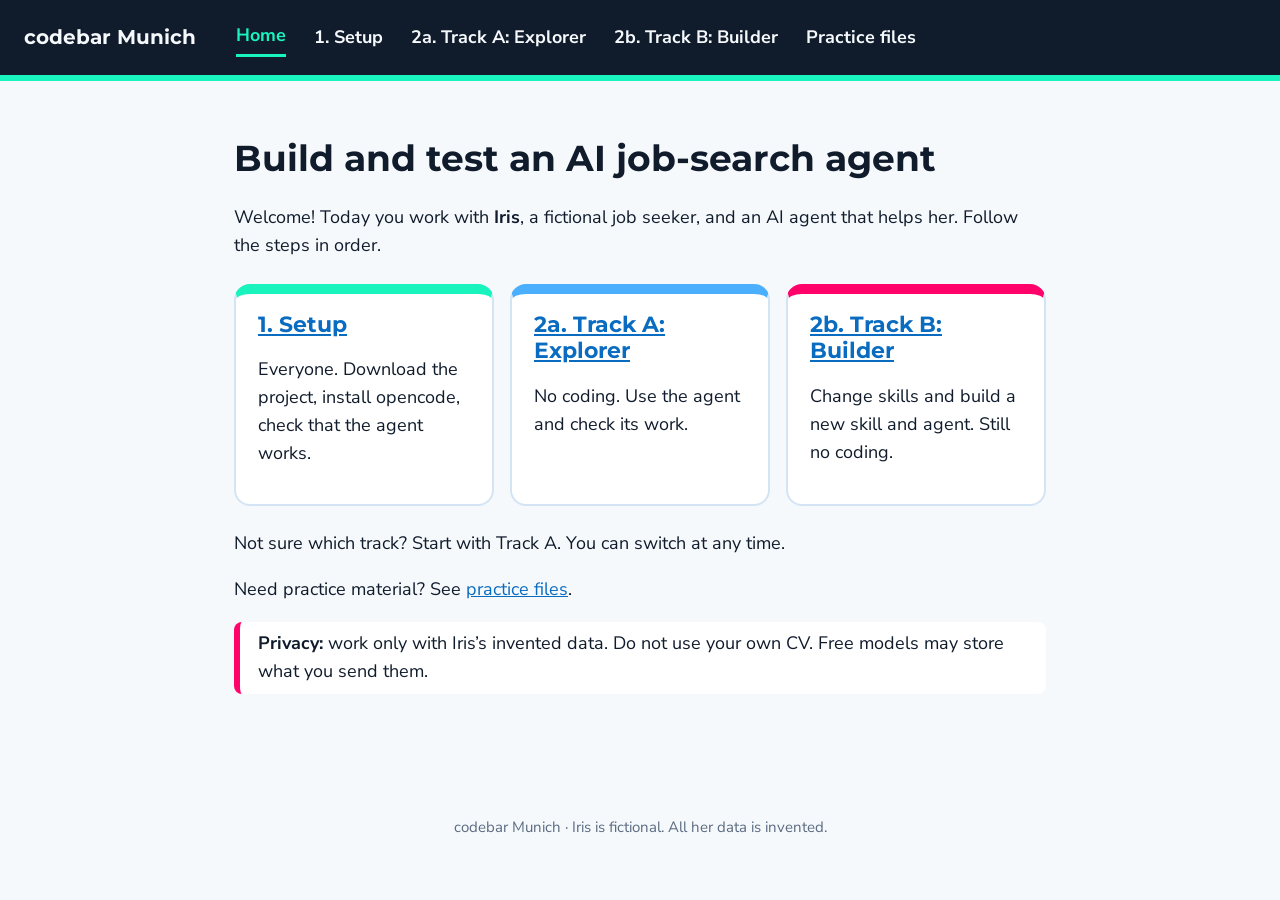
==== index.html @ 3f2fbf3c "Workshop website: setup, tracks and practice files Co-Authored-By: Claude Sonnet 5.5 <noreply@anthro" ====
<!doctype html><html lang="en"><head><meta charset="utf-8"><meta name="viewport" content="width=device-width,initial-scale=1"><title>Home · Iris workshop</title><link rel="stylesheet" href="style.css"><link rel="preconnect" href="https://fonts.googleapis.com"><link href="https://fonts.googleapis.com/css2?family=Montserrat:wght@600;700&family=Nunito+Sans:wght@400;700&display=swap" rel="stylesheet"></head><body><header><b>codebar Munich</b><a href="index.html" class="on">Home</a><a href="setup.html">1. Setup</a><a href="track-a.html">2a. Track A: Explorer</a><a href="track-b.html">2b. Track B: Builder</a><a href="files.html">Practice files</a></header><main><h1>Build and test an AI job-search agent</h1><p>Welcome! Today you work with <b>Iris</b>, a fictional job seeker, and an AI agent that helps her. Follow the steps in order.</p>
<div class="cards"><div class="card"><h3><a href="setup.html">1. Setup</a></h3><p>Everyone. Download the project, install opencode, check that the agent works.</p></div>
<div class="card" style="border-top-color:#4BAFFF"><h3><a href="track-a.html">2a. Track A: Explorer</a></h3><p>No coding. Use the agent and check its work.</p></div>
<div class="card" style="border-top-color:#FF036A"><h3><a href="track-b.html">2b. Track B: Builder</a></h3><p>Change skills and build a new skill and agent. Still no coding.</p></div></div>
<p>Not sure which track? Start with Track A. You can switch at any time.</p><p>Need practice material? See <a href="files.html">practice files</a>.</p>
<blockquote><b>Privacy:</b> work only with Iris’s invented data. Do not use your own CV. Free models may store what you send them.</blockquote></main><footer>codebar Munich · Iris is fictional. All her data is invented.</footer></body></html>
---- style.css ----
*{box-sizing:border-box}body{margin:0;font-family:'Nunito Sans',Arial,sans-serif;color:#101C2C;background:#F6F9FC;line-height:1.55;font-size:18px}
header{background:#101C2C;color:#F6F9FC;padding:18px 24px;display:flex;flex-wrap:wrap;gap:8px 28px;align-items:center;border-bottom:6px solid #19F3BE}
header b{font-family:Montserrat,Arial,sans-serif;font-size:20px;margin-right:12px}header a{color:#F6F9FC;text-decoration:none;font-weight:700;padding:4px 0}header a.on{color:#19F3BE;border-bottom:3px solid #19F3BE}
main{max-width:860px;margin:0 auto;padding:32px 24px 80px}h1,h2,h3{font-family:Montserrat,Arial,sans-serif;line-height:1.2}h1{font-size:36px}h2{font-size:28px;margin-top:2em;border-top:3px solid #E3F1FD;padding-top:.8em}h3{font-size:22px}
a{color:#0A6CC0}code{background:#E3F1FD;padding:2px 6px;border-radius:6px;font-size:.92em}pre{background:#101C2C;color:#F6F9FC;padding:16px 20px;border-radius:12px;overflow:auto}pre code{background:none;color:inherit;padding:0}
table{border-collapse:collapse;width:100%;margin:1em 0;background:#fff}th,td{border:1px solid #D3E4F4;padding:8px 12px;text-align:left;vertical-align:top}th{background:#E3F1FD}blockquote{margin:1em 0;padding:8px 18px;background:#fff;border-left:6px solid #FF036A;border-radius:8px}
.cards{display:grid;grid-template-columns:repeat(auto-fit,minmax(240px,1fr));gap:16px;margin:24px 0}.card{background:#fff;border:2px solid #D3E4F4;border-top:10px solid #19F3BE;border-radius:16px;padding:18px 22px}.card h3{margin:0 0 6px}footer{text-align:center;color:#5A6B80;font-size:15px;padding:24px}
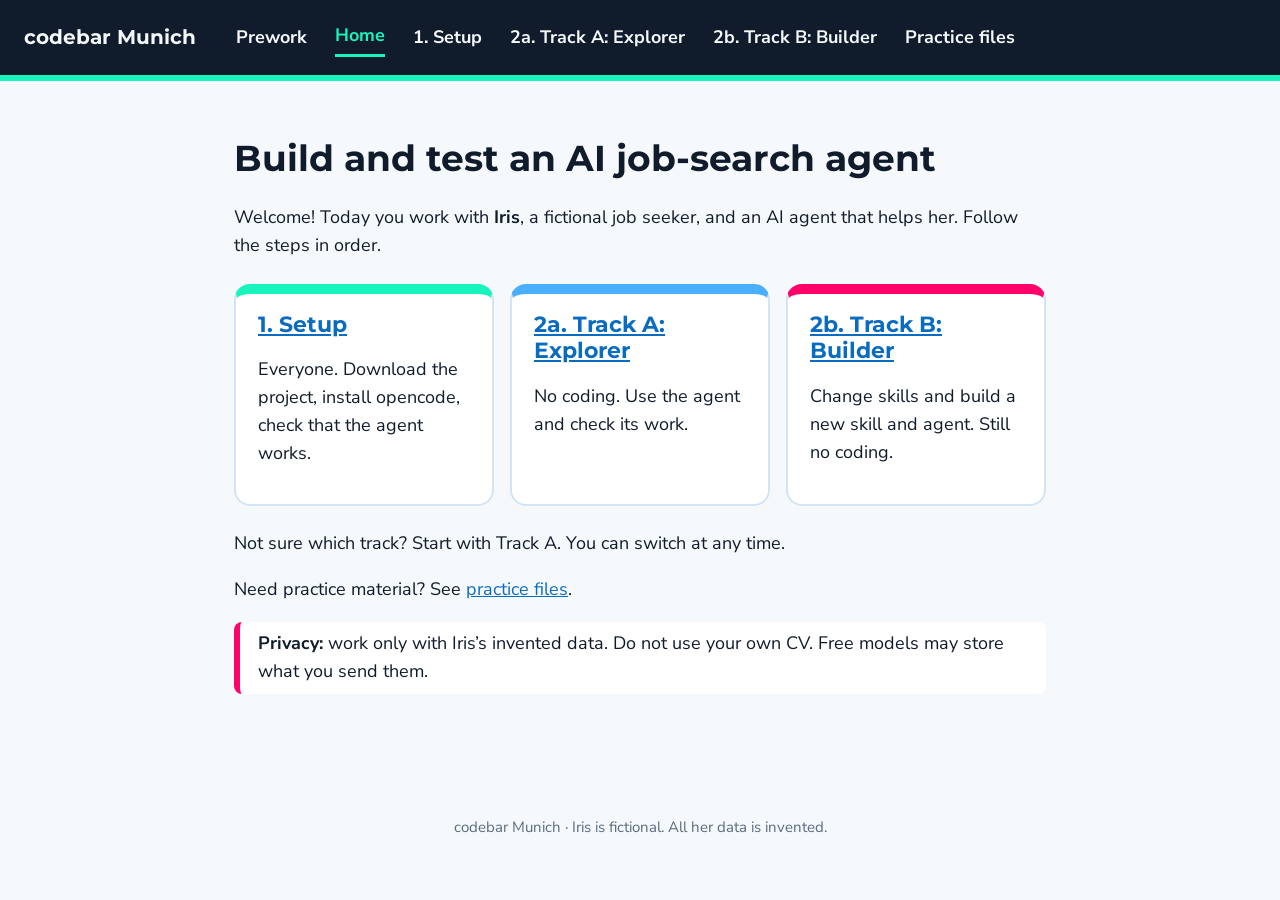
==== commit 13710728: "Add Prework page with install instructions Co-Authored-By: Claude Sonnet 5.5 <noreply@anthropic.com>" ====
--- a/index.html
+++ b/index.html
@@ -1,4 +1,4 @@
-<!doctype html><html lang="en"><head><meta charset="utf-8"><meta name="viewport" content="width=device-width,initial-scale=1"><title>Home · Iris workshop</title><link rel="stylesheet" href="style.css"><link rel="preconnect" href="https://fonts.googleapis.com"><link href="https://fonts.googleapis.com/css2?family=Montserrat:wght@600;700&family=Nunito+Sans:wght@400;700&display=swap" rel="stylesheet"></head><body><header><b>codebar Munich</b><a href="index.html" class="on">Home</a><a href="setup.html">1. Setup</a><a href="track-a.html">2a. Track A: Explorer</a><a href="track-b.html">2b. Track B: Builder</a><a href="files.html">Practice files</a></header><main><h1>Build and test an AI job-search agent</h1><p>Welcome! Today you work with <b>Iris</b>, a fictional job seeker, and an AI agent that helps her. Follow the steps in order.</p>
+<!doctype html><html lang="en"><head><meta charset="utf-8"><meta name="viewport" content="width=device-width,initial-scale=1"><title>Home · Iris workshop</title><link rel="stylesheet" href="style.css"><link rel="preconnect" href="https://fonts.googleapis.com"><link href="https://fonts.googleapis.com/css2?family=Montserrat:wght@600;700&family=Nunito+Sans:wght@400;700&display=swap" rel="stylesheet"></head><body><header><b>codebar Munich</b><a href="prework.html">Prework</a><a href="index.html" class="on">Home</a><a href="setup.html">1. Setup</a><a href="track-a.html">2a. Track A: Explorer</a><a href="track-b.html">2b. Track B: Builder</a><a href="files.html">Practice files</a></header><main><h1>Build and test an AI job-search agent</h1><p>Welcome! Today you work with <b>Iris</b>, a fictional job seeker, and an AI agent that helps her. Follow the steps in order.</p>
 <div class="cards"><div class="card"><h3><a href="setup.html">1. Setup</a></h3><p>Everyone. Download the project, install opencode, check that the agent works.</p></div>
 <div class="card" style="border-top-color:#4BAFFF"><h3><a href="track-a.html">2a. Track A: Explorer</a></h3><p>No coding. Use the agent and check its work.</p></div>
 <div class="card" style="border-top-color:#FF036A"><h3><a href="track-b.html">2b. Track B: Builder</a></h3><p>Change skills and build a new skill and agent. Still no coding.</p></div></div>
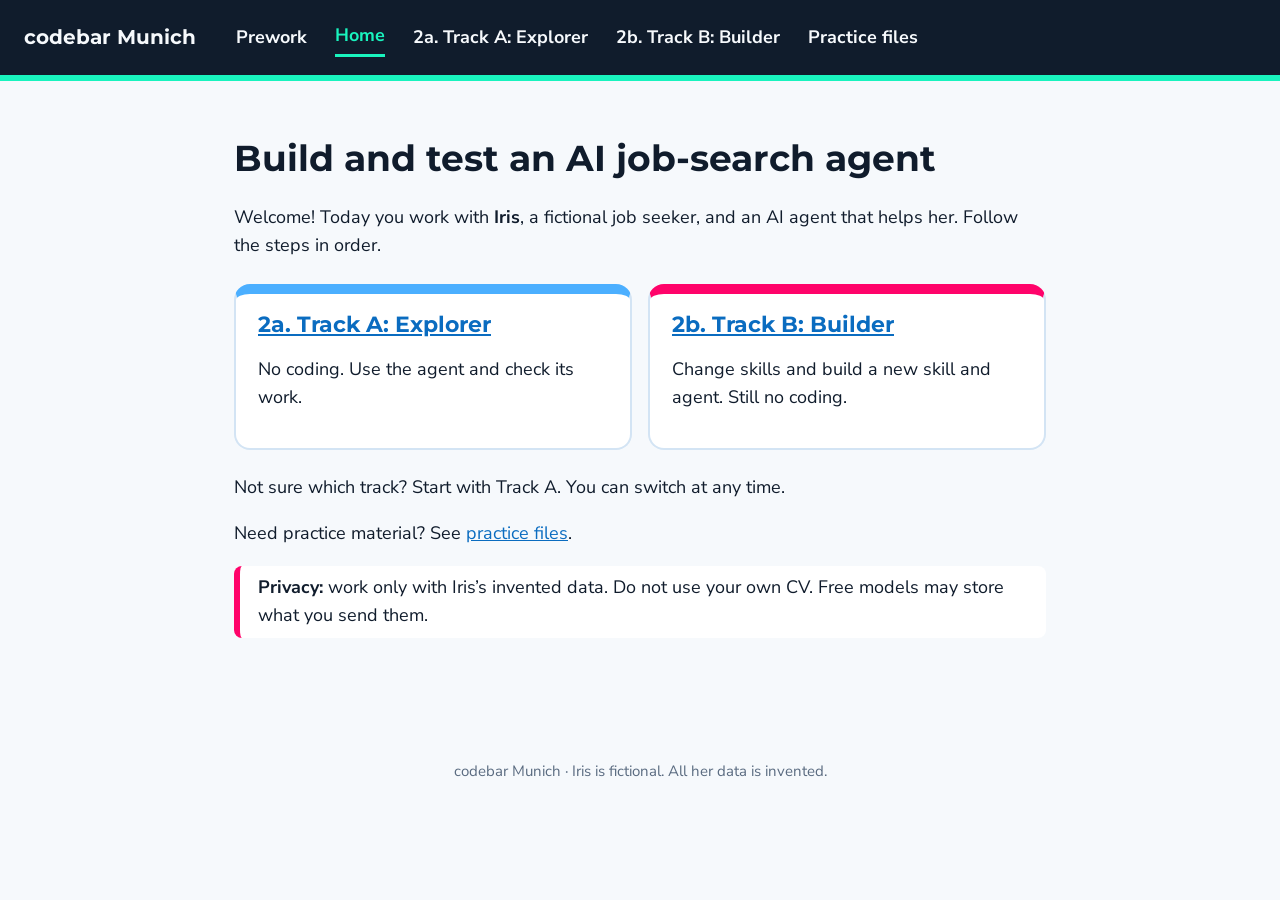
==== commit b6a1467f: "Remove setup page Co-Authored-By: Claude Sonnet 5.5 <noreply@anthropic.com> Claude-Session: https://" ====
--- a/index.html
+++ b/index.html
@@ -1,6 +1,5 @@
-<!doctype html><html lang="en"><head><meta charset="utf-8"><meta name="viewport" content="width=device-width,initial-scale=1"><title>Home · Iris workshop</title><link rel="stylesheet" href="style.css"><link rel="preconnect" href="https://fonts.googleapis.com"><link href="https://fonts.googleapis.com/css2?family=Montserrat:wght@600;700&family=Nunito+Sans:wght@400;700&display=swap" rel="stylesheet"></head><body><header><b>codebar Munich</b><a href="prework.html">Prework</a><a href="index.html" class="on">Home</a><a href="setup.html">1. Setup</a><a href="track-a.html">2a. Track A: Explorer</a><a href="track-b.html">2b. Track B: Builder</a><a href="files.html">Practice files</a></header><main><h1>Build and test an AI job-search agent</h1><p>Welcome! Today you work with <b>Iris</b>, a fictional job seeker, and an AI agent that helps her. Follow the steps in order.</p>
-<div class="cards"><div class="card"><h3><a href="setup.html">1. Setup</a></h3><p>Everyone. Download the project, install opencode, check that the agent works.</p></div>
-<div class="card" style="border-top-color:#4BAFFF"><h3><a href="track-a.html">2a. Track A: Explorer</a></h3><p>No coding. Use the agent and check its work.</p></div>
+<!doctype html><html lang="en"><head><meta charset="utf-8"><meta name="viewport" content="width=device-width,initial-scale=1"><title>Home · Iris workshop</title><link rel="stylesheet" href="style.css"><link rel="preconnect" href="https://fonts.googleapis.com"><link href="https://fonts.googleapis.com/css2?family=Montserrat:wght@600;700&family=Nunito+Sans:wght@400;700&display=swap" rel="stylesheet"></head><body><header><b>codebar Munich</b><a href="prework.html">Prework</a><a href="index.html" class="on">Home</a><a href="track-a.html">2a. Track A: Explorer</a><a href="track-b.html">2b. Track B: Builder</a><a href="files.html">Practice files</a></header><main><h1>Build and test an AI job-search agent</h1><p>Welcome! Today you work with <b>Iris</b>, a fictional job seeker, and an AI agent that helps her. Follow the steps in order.</p>
+<div class="cards"><div class="card" style="border-top-color:#4BAFFF"><h3><a href="track-a.html">2a. Track A: Explorer</a></h3><p>No coding. Use the agent and check its work.</p></div>
 <div class="card" style="border-top-color:#FF036A"><h3><a href="track-b.html">2b. Track B: Builder</a></h3><p>Change skills and build a new skill and agent. Still no coding.</p></div></div>
 <p>Not sure which track? Start with Track A. You can switch at any time.</p><p>Need practice material? See <a href="files.html">practice files</a>.</p>
 <blockquote><b>Privacy:</b> work only with Iris’s invented data. Do not use your own CV. Free models may store what you send them.</blockquote></main><footer>codebar Munich · Iris is fictional. All her data is invented.</footer></body></html>
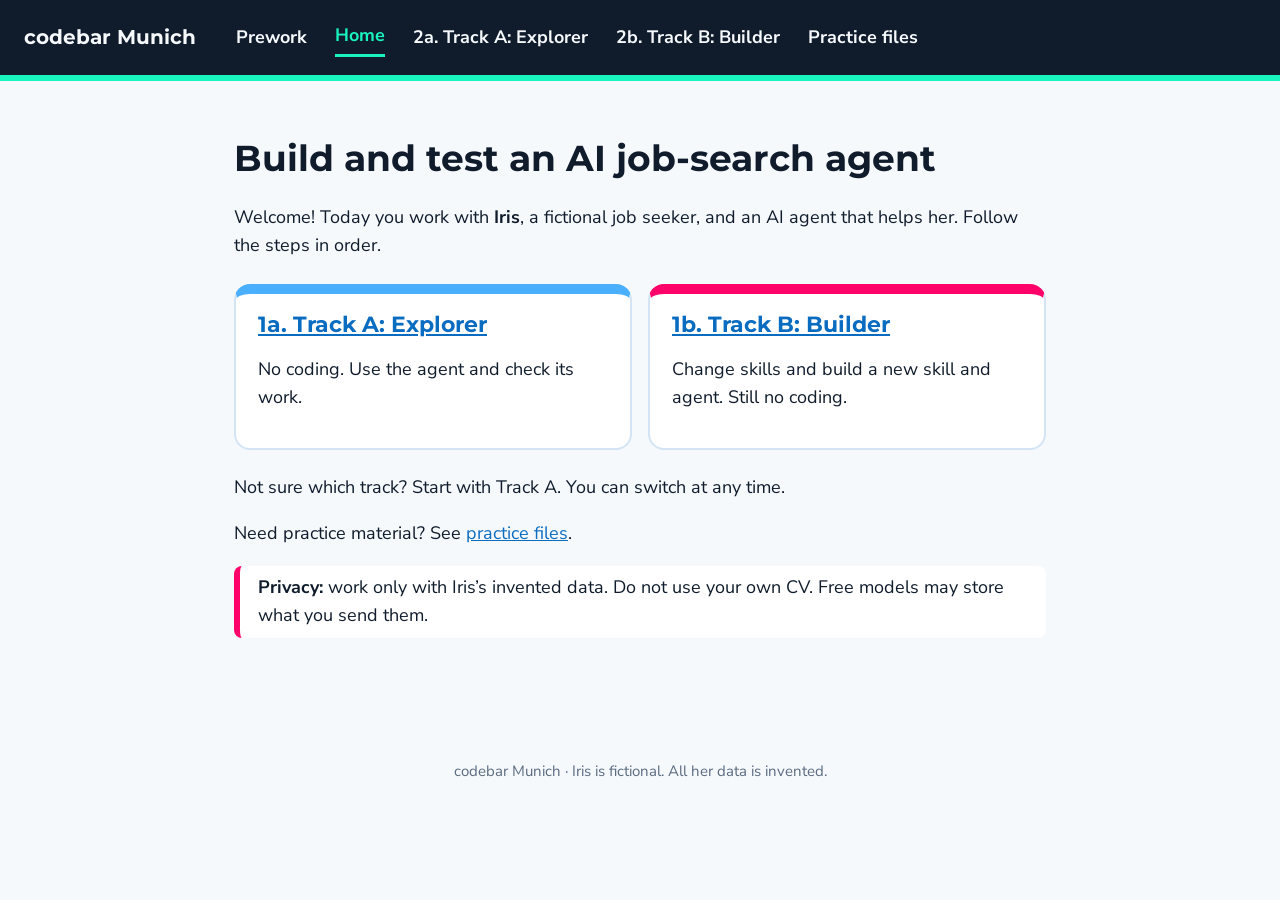
==== commit 6c6ecfdb: "change home" ====
--- a/index.html
+++ b/index.html
@@ -1,5 +1,5 @@
 <!doctype html><html lang="en"><head><meta charset="utf-8"><meta name="viewport" content="width=device-width,initial-scale=1"><title>Home · Iris workshop</title><link rel="stylesheet" href="style.css"><link rel="preconnect" href="https://fonts.googleapis.com"><link href="https://fonts.googleapis.com/css2?family=Montserrat:wght@600;700&family=Nunito+Sans:wght@400;700&display=swap" rel="stylesheet"></head><body><header><b>codebar Munich</b><a href="prework.html">Prework</a><a href="index.html" class="on">Home</a><a href="track-a.html">2a. Track A: Explorer</a><a href="track-b.html">2b. Track B: Builder</a><a href="files.html">Practice files</a></header><main><h1>Build and test an AI job-search agent</h1><p>Welcome! Today you work with <b>Iris</b>, a fictional job seeker, and an AI agent that helps her. Follow the steps in order.</p>
-<div class="cards"><div class="card" style="border-top-color:#4BAFFF"><h3><a href="track-a.html">2a. Track A: Explorer</a></h3><p>No coding. Use the agent and check its work.</p></div>
-<div class="card" style="border-top-color:#FF036A"><h3><a href="track-b.html">2b. Track B: Builder</a></h3><p>Change skills and build a new skill and agent. Still no coding.</p></div></div>
+<div class="cards"><div class="card" style="border-top-color:#4BAFFF"><h3><a href="track-a.html">1a. Track A: Explorer</a></h3><p>No coding. Use the agent and check its work.</p></div>
+<div class="card" style="border-top-color:#FF036A"><h3><a href="track-b.html">1b. Track B: Builder</a></h3><p>Change skills and build a new skill and agent. Still no coding.</p></div></div>
 <p>Not sure which track? Start with Track A. You can switch at any time.</p><p>Need practice material? See <a href="files.html">practice files</a>.</p>
 <blockquote><b>Privacy:</b> work only with Iris’s invented data. Do not use your own CV. Free models may store what you send them.</blockquote></main><footer>codebar Munich · Iris is fictional. All her data is invented.</footer></body></html>
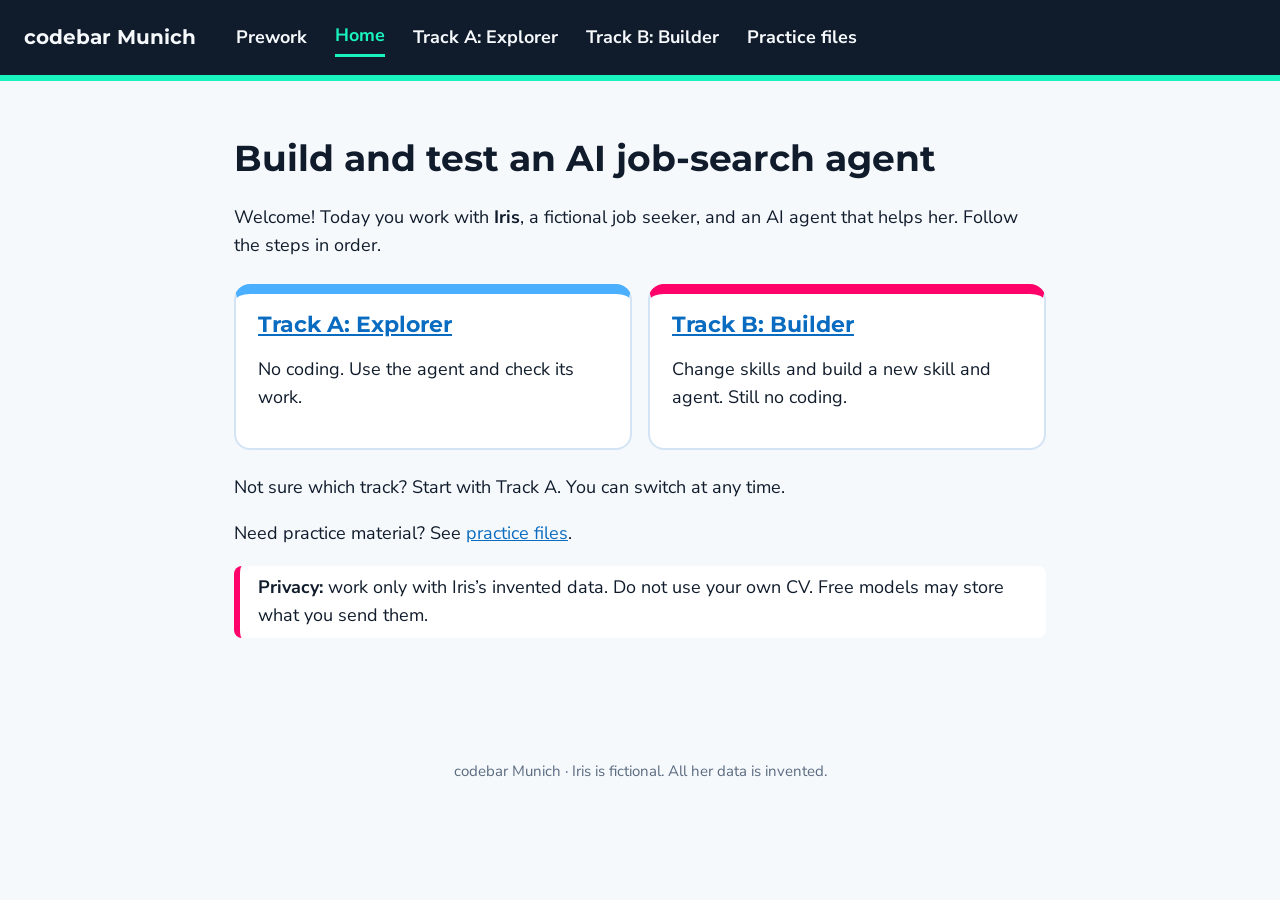
==== commit 218a22c0: "Remove 1a/2a/2b numbering from titles and links Co-Authored-By: Claude Sonnet 5.5 <noreply@anthropic" ====
--- a/index.html
+++ b/index.html
@@ -1,5 +1,5 @@
-<!doctype html><html lang="en"><head><meta charset="utf-8"><meta name="viewport" content="width=device-width,initial-scale=1"><title>Home · Iris workshop</title><link rel="stylesheet" href="style.css"><link rel="preconnect" href="https://fonts.googleapis.com"><link href="https://fonts.googleapis.com/css2?family=Montserrat:wght@600;700&family=Nunito+Sans:wght@400;700&display=swap" rel="stylesheet"></head><body><header><b>codebar Munich</b><a href="prework.html">Prework</a><a href="index.html" class="on">Home</a><a href="track-a.html">2a. Track A: Explorer</a><a href="track-b.html">2b. Track B: Builder</a><a href="files.html">Practice files</a></header><main><h1>Build and test an AI job-search agent</h1><p>Welcome! Today you work with <b>Iris</b>, a fictional job seeker, and an AI agent that helps her. Follow the steps in order.</p>
-<div class="cards"><div class="card" style="border-top-color:#4BAFFF"><h3><a href="track-a.html">1a. Track A: Explorer</a></h3><p>No coding. Use the agent and check its work.</p></div>
-<div class="card" style="border-top-color:#FF036A"><h3><a href="track-b.html">1b. Track B: Builder</a></h3><p>Change skills and build a new skill and agent. Still no coding.</p></div></div>
+<!doctype html><html lang="en"><head><meta charset="utf-8"><meta name="viewport" content="width=device-width,initial-scale=1"><title>Home · Iris workshop</title><link rel="stylesheet" href="style.css"><link rel="preconnect" href="https://fonts.googleapis.com"><link href="https://fonts.googleapis.com/css2?family=Montserrat:wght@600;700&family=Nunito+Sans:wght@400;700&display=swap" rel="stylesheet"></head><body><header><b>codebar Munich</b><a href="prework.html">Prework</a><a href="index.html" class="on">Home</a><a href="track-a.html">Track A: Explorer</a><a href="track-b.html">Track B: Builder</a><a href="files.html">Practice files</a></header><main><h1>Build and test an AI job-search agent</h1><p>Welcome! Today you work with <b>Iris</b>, a fictional job seeker, and an AI agent that helps her. Follow the steps in order.</p>
+<div class="cards"><div class="card" style="border-top-color:#4BAFFF"><h3><a href="track-a.html">Track A: Explorer</a></h3><p>No coding. Use the agent and check its work.</p></div>
+<div class="card" style="border-top-color:#FF036A"><h3><a href="track-b.html">Track B: Builder</a></h3><p>Change skills and build a new skill and agent. Still no coding.</p></div></div>
 <p>Not sure which track? Start with Track A. You can switch at any time.</p><p>Need practice material? See <a href="files.html">practice files</a>.</p>
 <blockquote><b>Privacy:</b> work only with Iris’s invented data. Do not use your own CV. Free models may store what you send them.</blockquote></main><footer>codebar Munich · Iris is fictional. All her data is invented.</footer></body></html>
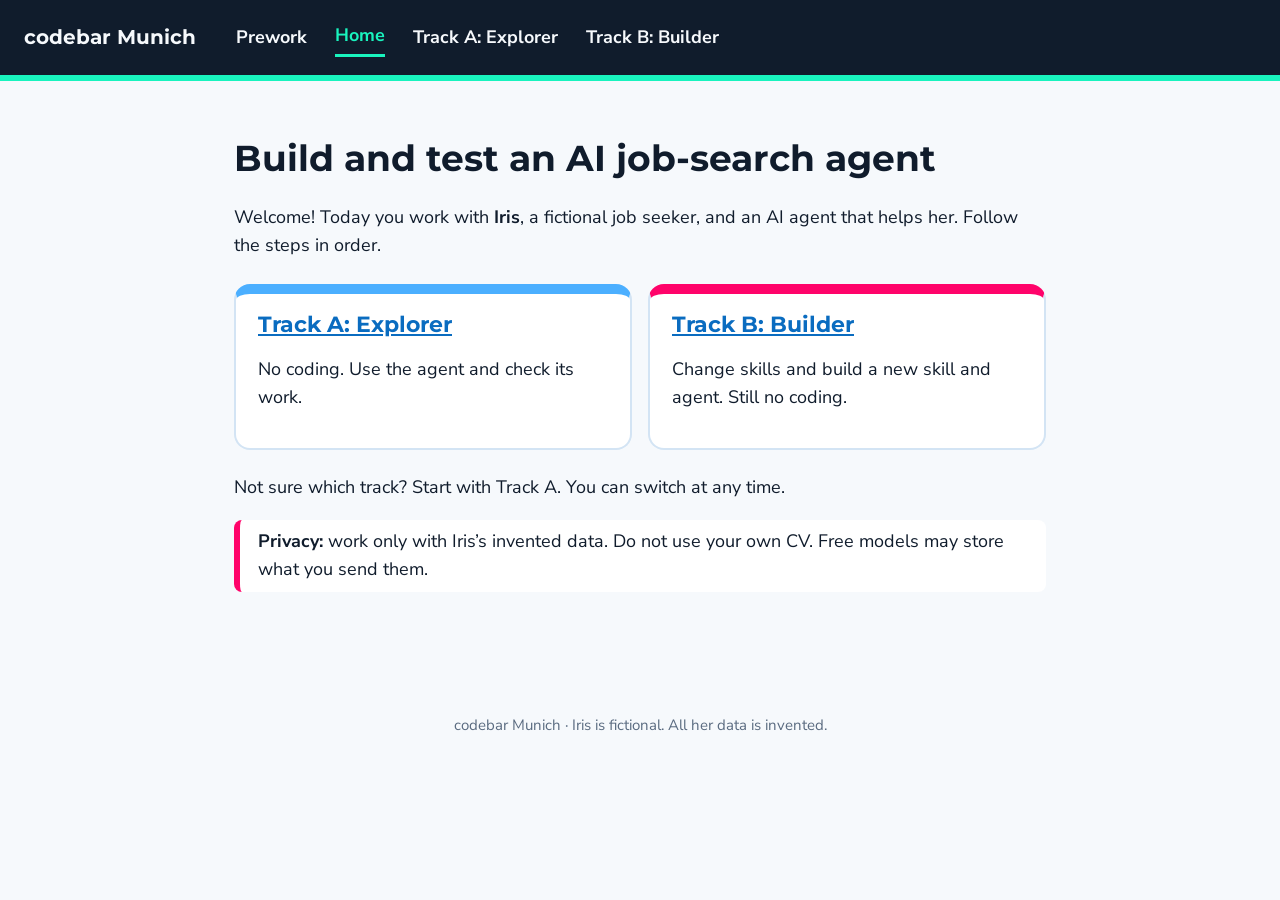
==== commit 4669077b: "Remove practice files page; keep only the two tracks Co-Authored-By: Claude Sonnet 5.5 <noreply@anth" ====
--- a/index.html
+++ b/index.html
@@ -1,5 +1,5 @@
-<!doctype html><html lang="en"><head><meta charset="utf-8"><meta name="viewport" content="width=device-width,initial-scale=1"><title>Home · Iris workshop</title><link rel="stylesheet" href="style.css"><link rel="preconnect" href="https://fonts.googleapis.com"><link href="https://fonts.googleapis.com/css2?family=Montserrat:wght@600;700&family=Nunito+Sans:wght@400;700&display=swap" rel="stylesheet"></head><body><header><b>codebar Munich</b><a href="prework.html">Prework</a><a href="index.html" class="on">Home</a><a href="track-a.html">Track A: Explorer</a><a href="track-b.html">Track B: Builder</a><a href="files.html">Practice files</a></header><main><h1>Build and test an AI job-search agent</h1><p>Welcome! Today you work with <b>Iris</b>, a fictional job seeker, and an AI agent that helps her. Follow the steps in order.</p>
+<!doctype html><html lang="en"><head><meta charset="utf-8"><meta name="viewport" content="width=device-width,initial-scale=1"><title>Home · Iris workshop</title><link rel="stylesheet" href="style.css"><link rel="preconnect" href="https://fonts.googleapis.com"><link href="https://fonts.googleapis.com/css2?family=Montserrat:wght@600;700&family=Nunito+Sans:wght@400;700&display=swap" rel="stylesheet"></head><body><header><b>codebar Munich</b><a href="prework.html">Prework</a><a href="index.html" class="on">Home</a><a href="track-a.html">Track A: Explorer</a><a href="track-b.html">Track B: Builder</a></header><main><h1>Build and test an AI job-search agent</h1><p>Welcome! Today you work with <b>Iris</b>, a fictional job seeker, and an AI agent that helps her. Follow the steps in order.</p>
 <div class="cards"><div class="card" style="border-top-color:#4BAFFF"><h3><a href="track-a.html">Track A: Explorer</a></h3><p>No coding. Use the agent and check its work.</p></div>
 <div class="card" style="border-top-color:#FF036A"><h3><a href="track-b.html">Track B: Builder</a></h3><p>Change skills and build a new skill and agent. Still no coding.</p></div></div>
-<p>Not sure which track? Start with Track A. You can switch at any time.</p><p>Need practice material? See <a href="files.html">practice files</a>.</p>
+<p>Not sure which track? Start with Track A. You can switch at any time.</p>
 <blockquote><b>Privacy:</b> work only with Iris’s invented data. Do not use your own CV. Free models may store what you send them.</blockquote></main><footer>codebar Munich · Iris is fictional. All her data is invented.</footer></body></html>
